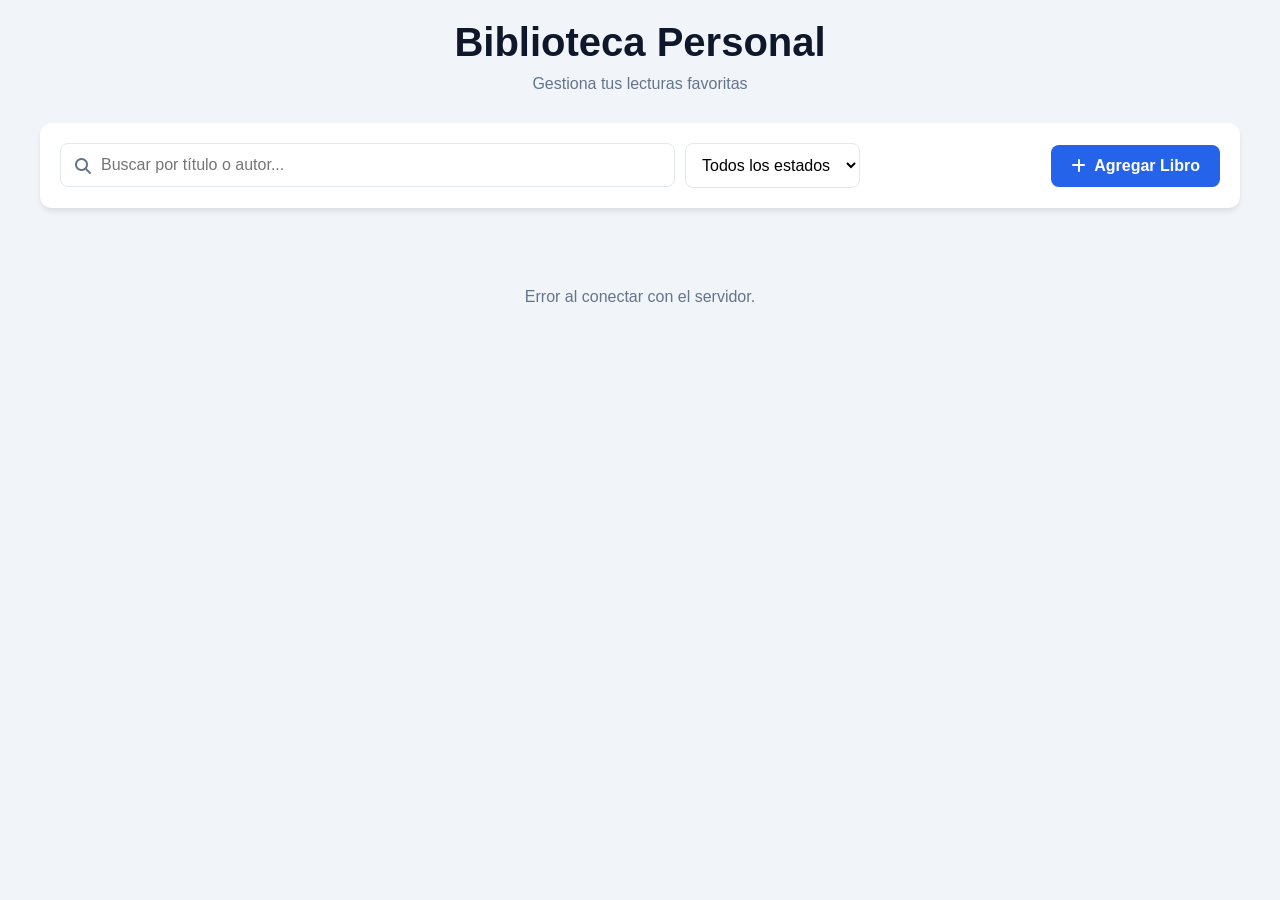
==== Vista/index.html @ af7c78fc "Estructura inicial del proyecto" ====
<!DOCTYPE html>
<html lang="es">
<head>
    <meta charset="UTF-8">
    <meta name="viewport" content="width=device-width, initial-scale=1.0">
    <title>Catálogo de Biblioteca Personal</title>
    <link rel="stylesheet" href="https://cdnjs.cloudflare.com/ajax/libs/font-awesome/6.5.1/css/all.min.css">
    <link rel="stylesheet" href="styles.css">
</head>
<body>

    <div class="container">
        <header>
            <h1>Biblioteca Personal</h1>
            <p style="color: var(--text-muted)">Gestiona tus lecturas favoritas </p>
        </header>

        <div class="controls-panel">
            <div class="search-filters">
                <div class="input-group">
                    <i class="fa-solid fa-magnifying-glass"></i>
                    <input type="text" id="search-input" placeholder="Buscar por título o autor...">
                </div>
                
                <select id="status-filter">
                    <option value="">Todos los estados</option>
                    <option value="leido">Leídos</option>
                    <option value="no-leido">No leídos</option>
                </select>
            </div>

            <button class="btn btn-primary" id="btn-add-book">
                <i class="fa-solid fa-plus"></i> Agregar Libro
            </button>
        </div>

        <main class="books-grid" id="books-container">
            <div class="book-card">
                <div class="book-info">
                    <h3>Cien años de soledad</h3>
                    <p class="author">Gabriel García Márquez</p>
                    <p class="genre">Realismo Mágico</p>
                    <p class="notes">Una obra maestra imprescindible de la literatura hispanoamericana. Gran relectura.</p>
                </div>
                <div>
                    <div class="book-status status-read">
                        <span class="status-badge"></span> Leído
                    </div>
                    <div class="card-actions">
                        <button class="btn btn-secondary"><i class="fa-solid fa-bookmark"></i> Cambiar</button>
                        <button class="btn btn-secondary"><i class="fa-solid fa-pen"></i> Editar</button>
                    </div>
                </div>
            </div>
        </main>
    </div>

    <div class="modal-overlay" id="book-modal">
        <div class="modal-content">
            <div class="modal-header">
                <h2 id="modal-title">Agregar Nuevo Libro</h2>
                <button class="close-modal" id="btn-close-modal">&times;</button>
            </div>
            
            <form id="book-form">
                <input type="hidden" id="book-id">

                <div class="form-group">
                    <label for="form-title">Título *</label>
                    <input type="text" id="form-title" required placeholder="Ej: El Alquimista">
                </div>

                <div class="form-group">
                    <label for="form-author">Autor *</label>
                    <input type="text" id="form-author" required placeholder="Ej: Paulo Coelho">
                </div>

                <div class="form-group">
                    <label for="form-genre">Género *</label>
                    <input type="text" id="form-genre" required placeholder="Ej: Ficción, Filosofía">
                </div>

                <div class="form-group">
                    <label for="form-notes">Notas Personales</label>
                    <textarea id="form-notes" placeholder="Escribe tus reflexiones o apuntes sobre el libro..."></textarea>
                </div>

                <div class="form-group">
                    <label class="form-checkbox">
                        <input type="checkbox" id="form-read">
                        <span>Marcar como leído ya</span>
                    </label>
                </div>

                <div class="modal-footer">
                    <button type="button" class="btn btn-secondary" id="btn-cancel-modal">Cancelar</button>
                    <button type="button" class="btn btn-secondary" id="btn-delete-book" style="display:none; color:var(--danger); background-color:#fee2e2;">
                        <i class="fa-solid fa-trash"></i> Eliminar
                    </button>
                    <button type="submit" class="btn btn-primary" id="btn-save-book">Guardar</button>
                </div>
            </form>
        </div>
    </div>

    <script src="../js/app.js"></script>
</body>
</html>
---- Vista/styles.css ----
:root {
            --bg-color: #f1f5f9;
            --card-bg: #ffffff;
            --text-main: #1e293b;
            --text-muted: #64748b;
            --primary: #2563eb;
            --primary-hover: #1d4ed8;
            --success: #10b981;
            --danger: #ef4444;
            --border: #e2e8f0;
        }

        * {
            box-sizing: border-box;
            margin: 0;
            padding: 0;
            font-family: 'Segoe UI', Tahoma, Geneva, Verdana, sans-serif;
        }

        body {
            background-color: var(--bg-color);
            color: var(--text-main);
            padding: 20px;
        }

        .container {
            max-width: 1200px;
            margin: 0 auto;
        }

        header {
            margin-bottom: 30px;
            text-align: center;
        }

        header h1 {
            font-size: 2.5rem;
            color: #0f172a;
            margin-bottom: 10px;
        }

        /* Panel de Controles (Buscador e Inserción) */
        .controls-panel {
            background-color: var(--card-bg);
            padding: 20px;
            border-radius: 12px;
            box-shadow: 0 4px 6px -1px rgba(0, 0, 0, 0.1);
            display: flex;
            flex-wrap: wrap;
            gap: 15px;
            align-items: center;
            justify-content: space-between;
            margin-bottom: 30px;
        }

        .search-filters {
            display: flex;
            flex-wrap: wrap;
            gap: 10px;
            flex-grow: 1;
            max-width: 800px;
        }

        .input-group {
            position: relative;
            flex-grow: 2;
            min-width: 250px;
        }

        .input-group i {
            position: absolute;
            left: 15px;
            top: 50%;
            transform: translateY(-50%);
            color: var(--text-muted);
        }

        .input-group input {
            width: 100%;
            padding: 12px 12px 12px 40px;
            border: 1px solid var(--border);
            border-radius: 8px;
            font-size: 1rem;
            outline: none;
            transition: border-color 0.2s;
        }

        .input-group input:focus {
            border-color: var(--primary);
        }

        select {
            padding: 12px;
            border: 1px solid var(--border);
            border-radius: 8px;
            background-color: white;
            font-size: 1rem;
            outline: none;
            cursor: pointer;
            min-width: 150px;
        }

        .btn {
            padding: 12px 20px;
            border: none;
            border-radius: 8px;
            font-size: 1rem;
            font-weight: 600;
            cursor: pointer;
            display: inline-flex;
            align-items: center;
            gap: 8px;
            transition: background-color 0.2s, transform 0.1s;
        }

        .btn:active {
            transform: scale(0.98);
        }

        .btn-primary {
            background-color: var(--primary);
            color: white;
        }

        .btn-primary:hover {
            background-color: var(--primary-hover);
        }

        .btn-secondary {
            background-color: #e2e8f0;
            color: var(--text-main);
        }

        .btn-secondary:hover {
            background-color: #cbd5e1;
        }

        /* Grid de Libros */
        .books-grid {
            display: grid;
            grid-template-columns: repeat(auto-fill, minmax(300px, 1fr));
            gap: 25px;
        }

        /* Tarjeta de Libro */
        .book-card {
            background-color: var(--card-bg);
            border-radius: 12px;
            box-shadow: 0 4px 6px -1px rgba(0, 0, 0, 0.05);
            padding: 20px;
            border: 1px solid var(--border);
            display: flex;
            flex-direction: column;
            justify-content: space-between;
            position: relative;
            transition: transform 0.2s;
        }

        .book-card:hover {
            transform: translateY(-4px);
        }

        .book-info h3 {
            font-size: 1.3rem;
            margin-bottom: 8px;
            color: #0f172a;
        }

        .book-info .author {
            font-weight: 500;
            color: var(--text-muted);
            margin-bottom: 6px;
        }

        .book-info .genre {
            display: inline-block;
            background-color: #f1f5f9;
            padding: 4px 10px;
            border-radius: 20px;
            font-size: 0.85rem;
            color: var(--text-muted);
            margin-bottom: 12px;
        }

        .book-info .notes {
            font-size: 0.95rem;
            color: #475569;
            margin-bottom: 15px;
            display: -webkit-box;
            -webkit-box-orient: vertical;
            overflow: hidden;
        }

        .book-status {
            display: flex;
            align-items: center;
            gap: 8px;
            font-size: 0.9rem;
            font-weight: 600;
            margin-bottom: 15px;
        }

        .status-badge {
            width: 10px;
            height: 10px;
            border-radius: 50%;
        }

        .status-read { color: var(--success); }
        .status-read .status-badge { background-color: var(--success); }
        .status-unread { color: var(--danger); }
        .status-unread .status-badge { background-color: var(--danger); }

        .card-actions {
            display: flex;
            gap: 10px;
            border-top: 1px solid var(--border);
            padding-top: 15px;
        }

        .card-actions button {
            flex: 1;
            padding: 8px;
            font-size: 0.9rem;
        }

        /* Modal */
        .modal-overlay {
            position: fixed;
            top: 0;
            left: 0;
            width: 100%;
            height: 100%;
            background-color: rgba(15, 23, 42, 0.6);
            backdrop-filter: blur(4px);
            display: flex;
            align-items: center;
            justify-content: center;
            z-index: 1000;
            opacity: 0;
            pointer-events: none;
            transition: opacity 0.3s ease;
        }

        .modal-overlay.active {
            opacity: 1;
            pointer-events: auto;
        }

        .modal-content {
            background-color: var(--card-bg);
            padding: 30px;
            border-radius: 16px;
            width: 100%;
            max-width: 500px;
            box-shadow: 0 20px 25px -5px rgba(0, 0, 0, 0.1);
            transform: translateY(-20px);
            transition: transform 0.3s ease;
        }

        .modal-overlay.active .modal-content {
            transform: translateY(0);
        }

        .modal-header {
            display: flex;
            justify-content: space-between;
            align-items: center;
            margin-bottom: 20px;
        }

        .modal-header h2 {
            font-size: 1.5rem;
            color: #0f172a;
        }

        .close-modal {
            background: none;
            border: none;
            font-size: 1.5rem;
            cursor: pointer;
            color: var(--text-muted);
        }

        /* Formulario del Modal */
        .form-group {
            margin-bottom: 15px;
        }

        .form-group label {
            display: block;
            margin-bottom: 6px;
            font-weight: 500;
            font-size: 0.95rem;
        }

        .form-group input, .form-group textarea, .form-group select {
            width: 100%;
            padding: 10px;
            border: 1px solid var(--border);
            border-radius: 8px;
            font-size: 1rem;
            outline: none;
        }

        .form-group textarea {
            resize: vertical;
            height: 80px;
        }

        .form-checkbox {
            display: flex;
            align-items: center;
            gap: 10px;
            cursor: pointer;
            margin-top: 10px;
        }

        .form-checkbox input {
            width: auto;
            transform: scale(1.2);
        }

        .modal-footer {
            display: flex;
            justify-content: flex-end;
            gap: 10px;
            margin-top: 25px;
        }

        /* Vista de Estado Vacío */
        .empty-state {
            grid-column: 1 / -1;
            text-align: center;
            padding: 50px;
            color: var(--text-muted);
        }

        .empty-state i {
            font-size: 3rem;
            margin-bottom: 15px;
        }
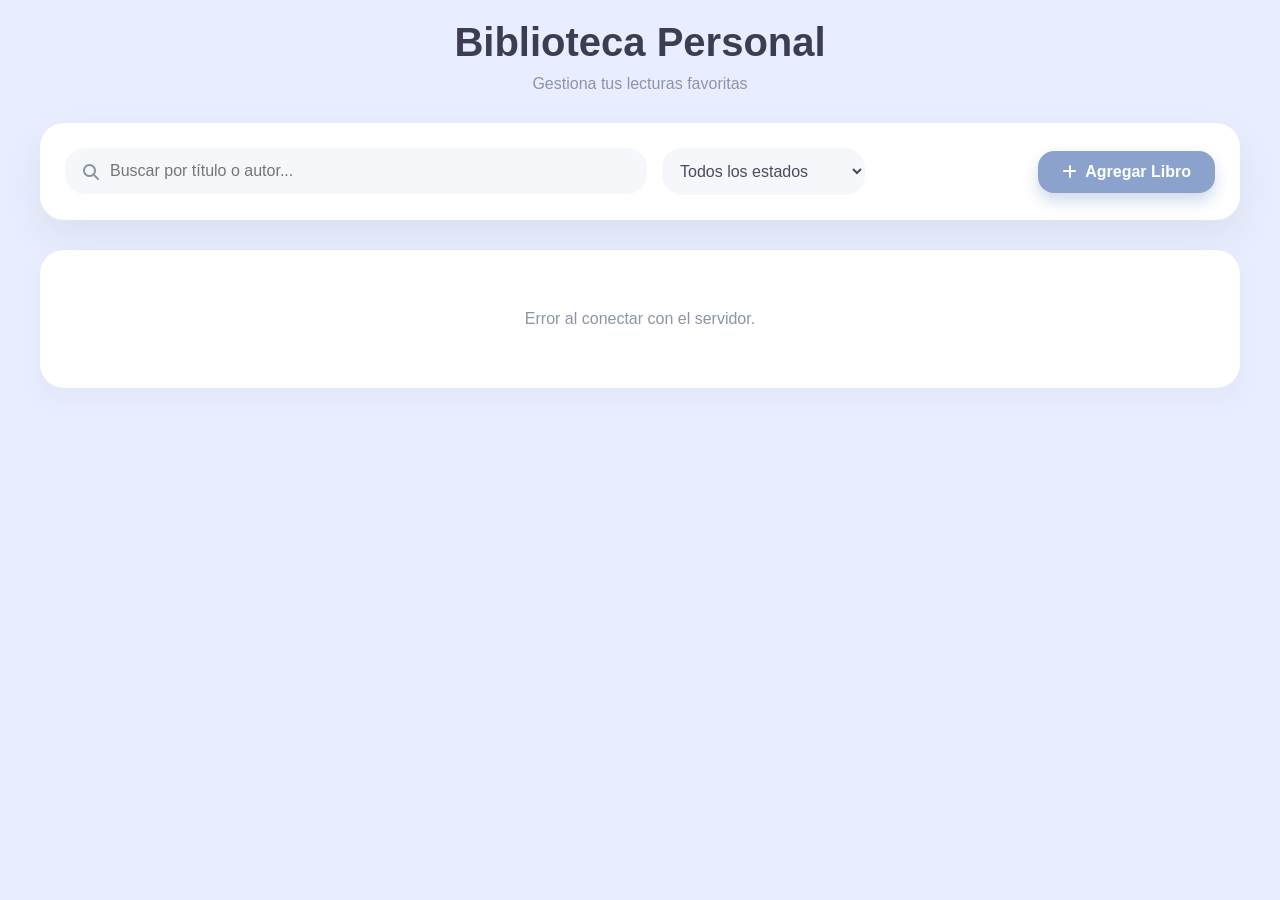
==== commit 8a3c54b1: "comentarios y modificacion de style.css" ====
--- a/Vista/index.html
+++ b/Vista/index.html
@@ -16,53 +16,40 @@
             <p style="color: var(--text-muted)">Gestiona tus lecturas favoritas </p>
         </header>
 
+        <!-- Busqueda de libro, filtrado por libros leidos y opcion para agregar un nuevo libro-->
         <div class="controls-panel">
+            <!-- buscador de libro-->
             <div class="search-filters">
                 <div class="input-group">
                     <i class="fa-solid fa-magnifying-glass"></i>
                     <input type="text" id="search-input" placeholder="Buscar por título o autor...">
                 </div>
-                
+                <!-- filtrado de leidos y no leidos-->
                 <select id="status-filter">
                     <option value="">Todos los estados</option>
                     <option value="leido">Leídos</option>
                     <option value="no-leido">No leídos</option>
                 </select>
             </div>
-
+            <!-- boton agregar nuevo libro-->
             <button class="btn btn-primary" id="btn-add-book">
                 <i class="fa-solid fa-plus"></i> Agregar Libro
             </button>
         </div>
-
+       <!-- contenido principal, la cuadricula de los libros-->
         <main class="books-grid" id="books-container">
-            <div class="book-card">
-                <div class="book-info">
-                    <h3>Cien años de soledad</h3>
-                    <p class="author">Gabriel García Márquez</p>
-                    <p class="genre">Realismo Mágico</p>
-                    <p class="notes">Una obra maestra imprescindible de la literatura hispanoamericana. Gran relectura.</p>
-                </div>
-                <div>
-                    <div class="book-status status-read">
-                        <span class="status-badge"></span> Leído
-                    </div>
-                    <div class="card-actions">
-                        <button class="btn btn-secondary"><i class="fa-solid fa-bookmark"></i> Cambiar</button>
-                        <button class="btn btn-secondary"><i class="fa-solid fa-pen"></i> Editar</button>
-                    </div>
-                </div>
-            </div>
-        </main>
+            </main>
     </div>
-
+    
+    <!-- capa superpuesta que cubre todo el fondo de la pagina al seleccionar "Agregar libro"-->
     <div class="modal-overlay" id="book-modal">
+        <!-- ventanita blanca para agregar el contenido del nuevo libro-->
         <div class="modal-content">
             <div class="modal-header">
                 <h2 id="modal-title">Agregar Nuevo Libro</h2>
                 <button class="close-modal" id="btn-close-modal">&times;</button>
             </div>
-            
+            <!-- Grupo de formulario, es el conjunto de etiqueta + cajita para escribir la info del libro-->
             <form id="book-form">
                 <input type="hidden" id="book-id">
 
@@ -85,14 +72,15 @@
                     <label for="form-notes">Notas Personales</label>
                     <textarea id="form-notes" placeholder="Escribe tus reflexiones o apuntes sobre el libro..."></textarea>
                 </div>
-
+                
+                <!--palomita de verificacion de libro leido-->
                 <div class="form-group">
                     <label class="form-checkbox">
                         <input type="checkbox" id="form-read">
                         <span>Marcar como leído ya</span>
                     </label>
                 </div>
-
+                <!-- pie de la ventanita de agregar libro botones de Guardar/Cancelar o Eliminar si se selecciona "Editar"-->
                 <div class="modal-footer">
                     <button type="button" class="btn btn-secondary" id="btn-cancel-modal">Cancelar</button>
                     <button type="button" class="btn btn-secondary" id="btn-delete-book" style="display:none; color:var(--danger); background-color:#fee2e2;">
--- a/Vista/styles.css
+++ b/Vista/styles.css
@@ -1,13 +1,14 @@
-
-        :root {
-            --bg-color: #f1f5f9;
-            --card-bg: #ffffff;
-            --text-main: #1e293b;
-            --text-muted: #64748b;
-            --primary: #2563eb;
-            --primary-hover: #1d4ed8;
-            --success: #10b981;
-            --danger: #ef4444;
+:root {
+            --bg-color: #e8eefd;      
+            --card-bg: #ffffff;       
+            --text-main: #4a4a5e;   
+            --text-muted: #8b95a5;   
+            
+            /* Colores de interacción  */
+            --primary: #8ba3cc;       /* Azul acero pastel */
+            --primary-hover: #728ab5; /* Un tono más oscuro al pasar el ratón */
+            --success: #6ee7b7;       /* Verde menta pastel para "Leído" */
+            --danger: #fca5a5;        /* Rosa/Rojo pastel para "No leído" */
             --border: #e2e8f0;
         }
 
@@ -36,16 +37,17 @@
 
         header h1 {
             font-size: 2.5rem;
-            color: #0f172a;
+            color: #3c3c52; /* Tono más oscuro de la paleta para resaltar */
             margin-bottom: 10px;
         }
 
         /* Panel de Controles (Buscador e Inserción) */
         .controls-panel {
             background-color: var(--card-bg);
-            padding: 20px;
-            border-radius: 12px;
-            box-shadow: 0 4px 6px -1px rgba(0, 0, 0, 0.1);
+            padding: 25px;
+            border-radius: 24px; /* Esquinas súper redondeadas estilo burbuja */
+            border: none; 
+            box-shadow: 0 15px 35px rgba(160, 170, 195, 0.2); /* Sombra amplia y difuminada */
             display: flex;
             flex-wrap: wrap;
             gap: 15px;
@@ -57,7 +59,7 @@
         .search-filters {
             display: flex;
             flex-wrap: wrap;
-            gap: 10px;
+            gap: 15px;
             flex-grow: 1;
             max-width: 800px;
         }
@@ -70,101 +72,109 @@
 
         .input-group i {
             position: absolute;
-            left: 15px;
+            left: 18px;
             top: 50%;
             transform: translateY(-50%);
             color: var(--text-muted);
         }
 
+        /* Buscador estilo pastilla */
         .input-group input {
             width: 100%;
-            padding: 12px 12px 12px 40px;
-            border: 1px solid var(--border);
-            border-radius: 8px;
+            padding: 14px 14px 14px 45px;
+            border: none;
+            background-color: #f5f7fa; 
+            border-radius: 20px;
             font-size: 1rem;
             outline: none;
-            transition: border-color 0.2s;
+            transition: box-shadow 0.2s, background-color 0.2s;
         }
 
         .input-group input:focus {
-            border-color: var(--primary);
-        }
-
+            background-color: #ffffff;
+            box-shadow: 0 0 0 3px rgba(139, 163, 204, 0.3); /* Resplandor azul pastel al teclear */
+        }
+
+        /* Buscador desplegable*/
         select {
-            padding: 12px;
-            border: 1px solid var(--border);
-            border-radius: 8px;
-            background-color: white;
+            padding: 14px 40px 14px 14px; /* Más espacio a la derecha para la flecha */
+            border: none;
+            background-color: #f5f7fa;
+            border-radius: 20px;
             font-size: 1rem;
+            color: var(--text-main);
             outline: none;
             cursor: pointer;
             min-width: 150px;
         }
 
         .btn {
-            padding: 12px 20px;
-            border: none;
-            border-radius: 8px;
+            padding: 12px 24px;
+            border: none;
+            border-radius: 16px; /* Botones más redonditos */
             font-size: 1rem;
             font-weight: 600;
             cursor: pointer;
             display: inline-flex;
             align-items: center;
             gap: 8px;
-            transition: background-color 0.2s, transform 0.1s;
+            transition: background-color 0.2s, transform 0.1s, box-shadow 0.2s;
         }
 
         .btn:active {
-            transform: scale(0.98);
+            transform: scale(0.96);
         }
 
         .btn-primary {
             background-color: var(--primary);
             color: white;
+            box-shadow: 0 8px 15px rgba(139, 163, 204, 0.4); /* Sombra del color del botón */
         }
 
         .btn-primary:hover {
             background-color: var(--primary-hover);
+            box-shadow: 0 10px 20px rgba(139, 163, 204, 0.5);
         }
 
         .btn-secondary {
+            background-color: #f0f3f8;
+            color: var(--text-main);
+        }
+
+        .btn-secondary:hover {
             background-color: #e2e8f0;
-            color: var(--text-main);
-        }
-
-        .btn-secondary:hover {
-            background-color: #cbd5e1;
         }
 
         /* Grid de Libros */
         .books-grid {
             display: grid;
             grid-template-columns: repeat(auto-fill, minmax(300px, 1fr));
-            gap: 25px;
+            gap: 30px; /* Un poco más de espacio para que respiren las sombras */
         }
 
         /* Tarjeta de Libro */
         .book-card {
             background-color: var(--card-bg);
-            border-radius: 12px;
-            box-shadow: 0 4px 6px -1px rgba(0, 0, 0, 0.05);
-            padding: 20px;
-            border: 1px solid var(--border);
+            border-radius: 24px;
+            border: none; /* Adiós bordes duros */
+            box-shadow: 0 15px 35px rgba(160, 170, 195, 0.15); /* Sombra súper suave y elegante */
+            padding: 25px;
             display: flex;
             flex-direction: column;
             justify-content: space-between;
             position: relative;
-            transition: transform 0.2s;
+            transition: transform 0.3s ease, box-shadow 0.3s ease;
         }
 
         .book-card:hover {
-            transform: translateY(-4px);
+            transform: translateY(-8px); /* Flota más arriba al pasar el mouse */
+            box-shadow: 0 20px 40px rgba(160, 170, 195, 0.25);
         }
 
         .book-info h3 {
             font-size: 1.3rem;
             margin-bottom: 8px;
-            color: #0f172a;
+            color: #3c3c52;
         }
 
         .book-info .author {
@@ -175,8 +185,8 @@
 
         .book-info .genre {
             display: inline-block;
-            background-color: #f1f5f9;
-            padding: 4px 10px;
+            background-color: #f0f3f8;
+            padding: 6px 14px;
             border-radius: 20px;
             font-size: 0.85rem;
             color: var(--text-muted);
@@ -185,7 +195,7 @@
 
         .book-info .notes {
             font-size: 0.95rem;
-            color: #475569;
+            color: #5c667a;
             margin-bottom: 15px;
             display: -webkit-box;
             -webkit-box-orient: vertical;
@@ -202,38 +212,46 @@
         }
 
         .status-badge {
-            width: 10px;
-            height: 10px;
+            width: 12px;
+            height: 12px;
             border-radius: 50%;
         }
 
-        .status-read { color: var(--success); }
-        .status-read .status-badge { background-color: var(--success); }
-        .status-unread { color: var(--danger); }
-        .status-unread .status-badge { background-color: var(--danger); }
+        .status-read { color: #059669; }
+        .status-read .status-badge { 
+            background-color: var(--success); 
+            box-shadow: 0 0 8px var(--success); 
+        }
+        
+        .status-unread { color: #e11d48; }
+        .status-unread .status-badge { 
+            background-color: var(--danger); 
+            box-shadow: 0 0 8px var(--danger); 
+        }
 
         .card-actions {
             display: flex;
-            gap: 10px;
-            border-top: 1px solid var(--border);
-            padding-top: 15px;
+            gap: 12px;
+            border-top: 2.5px dashed #f0f3f8; /* Línea punteada suave en vez de sólida */
+            padding-top: 20px;
         }
 
         .card-actions button {
             flex: 1;
-            padding: 8px;
+            padding: 10px;
             font-size: 0.9rem;
-        }
-
-        /* Modal */
+            border-radius: 12px;
+        }
+
+        /* Modal rediseñado */
         .modal-overlay {
             position: fixed;
             top: 0;
             left: 0;
             width: 100%;
             height: 100%;
-            background-color: rgba(15, 23, 42, 0.6);
-            backdrop-filter: blur(4px);
+            background-color: rgba(60, 60, 82, 0.4);
+            backdrop-filter: blur(6px); /* Cristal esmerilado de fondo */
             display: flex;
             align-items: center;
             justify-content: center;
@@ -250,63 +268,83 @@
 
         .modal-content {
             background-color: var(--card-bg);
-            padding: 30px;
-            border-radius: 16px;
+            padding: 35px;
+            border-radius: 30px; /* Súper burbuja */
             width: 100%;
             max-width: 500px;
-            box-shadow: 0 20px 25px -5px rgba(0, 0, 0, 0.1);
-            transform: translateY(-20px);
-            transition: transform 0.3s ease;
+            box-shadow: 0 25px 50px rgba(0, 0, 0, 0.15);
+            transform: translateY(-20px) scale(0.95);
+            transition: transform 0.3s cubic-bezier(0.175, 0.885, 0.32, 1.275); /* Animación de rebote */
         }
 
         .modal-overlay.active .modal-content {
-            transform: translateY(0);
+            transform: translateY(0) scale(1);
         }
 
         .modal-header {
             display: flex;
             justify-content: space-between;
             align-items: center;
-            margin-bottom: 20px;
+            margin-bottom: 25px;
         }
 
         .modal-header h2 {
             font-size: 1.5rem;
-            color: #0f172a;
+            color: #3c3c52;
         }
 
         .close-modal {
-            background: none;
-            border: none;
-            font-size: 1.5rem;
-            cursor: pointer;
-            color: var(--text-muted);
-        }
-
-        /* Formulario del Modal */
+            background: #f5f7fa;
+            border: none;
+            width: 40px;
+            height: 40px;
+            border-radius: 50%;
+            font-size: 1.2rem;
+            cursor: pointer;
+            color: var(--text-muted);
+            transition: background-color 0.2s, color 0.2s;
+        }
+
+        .close-modal:hover {
+            background: #e2e8f0;
+            color: var(--danger);
+        }
+
+        /* Formulario del Modal  */
         .form-group {
-            margin-bottom: 15px;
+            margin-bottom: 18px;
         }
 
         .form-group label {
             display: block;
-            margin-bottom: 6px;
-            font-weight: 500;
+            margin-bottom: 8px;
+            font-weight: 600;
             font-size: 0.95rem;
+            color: var(--text-main);
+            margin-left: 5px;
         }
 
         .form-group input, .form-group textarea, .form-group select {
             width: 100%;
-            padding: 10px;
-            border: 1px solid var(--border);
-            border-radius: 8px;
+            padding: 14px;
+            border: none;
+            background-color: #f5f7fa;
+            border-radius: 16px;
             font-size: 1rem;
+            color: var(--text-main);
             outline: none;
+            transition: box-shadow 0.2s;
+        }
+
+        .form-group input:focus, .form-group textarea:focus {
+            background-color: #ffffff;
+            box-shadow: 0 0 0 3px rgba(139, 163, 204, 0.3);
         }
 
         .form-group textarea {
             resize: vertical;
-            height: 80px;
+            height: 100px;
+            border-radius: 20px;
         }
 
         .form-checkbox {
@@ -314,31 +352,39 @@
             align-items: center;
             gap: 10px;
             cursor: pointer;
-            margin-top: 10px;
+            margin-top: 15px;
+            padding: 10px 5px;
         }
 
         .form-checkbox input {
-            width: auto;
-            transform: scale(1.2);
+            width: 20px;
+            height: 20px;
+            accent-color: var(--success);
+            cursor: pointer;
         }
 
         .modal-footer {
             display: flex;
             justify-content: flex-end;
-            gap: 10px;
-            margin-top: 25px;
+            gap: 12px;
+            margin-top: 30px;
         }
 
         /* Vista de Estado Vacío */
         .empty-state {
             grid-column: 1 / -1;
             text-align: center;
-            padding: 50px;
-            color: var(--text-muted);
+            padding: 60px;
+            color: var(--text-muted);
+            background-color: var(--card-bg);
+            border-radius: 24px;
+            box-shadow: 0 10px 25px rgba(160, 170, 195, 0.1);
         }
 
         .empty-state i {
-            font-size: 3rem;
-            margin-bottom: 15px;
-        }
-
+            font-size: 4rem;
+            margin-bottom: 20px;
+            color: var(--primary);
+            opacity: 0.5;
+        }
+
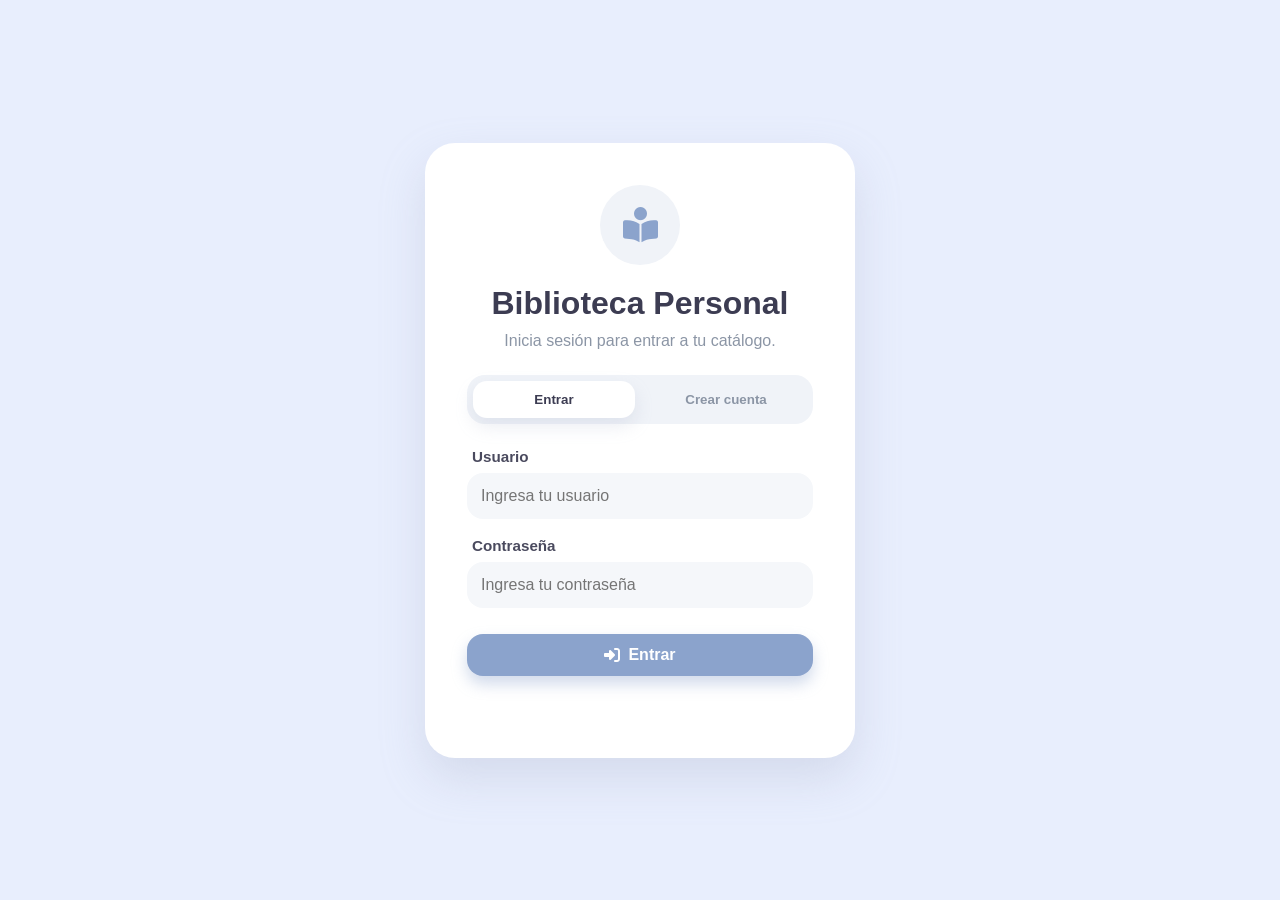
==== commit f5a38259: "inclusión de un login" ====
--- a/Vista/index.html
+++ b/Vista/index.html
@@ -11,9 +11,18 @@
 <body>
 
     <div class="container">
-        <header>
-            <h1>Biblioteca Personal</h1>
-            <p style="color: var(--text-muted)">Gestiona tus lecturas favoritas </p>
+        <header class="main-header">
+            <div>
+                <h1>Biblioteca Personal</h1>
+                <p style="color: var(--text-muted)">Gestiona tus lecturas favoritas </p>
+            </div>
+
+            <div class="session-actions">
+                <span id="session-user">Usuario</span>
+                <button class="btn btn-secondary" id="btn-logout">
+                    <i class="fa-solid fa-right-from-bracket"></i> Cerrar sesión
+                </button>
+            </div>
         </header>
 
         <!-- Busqueda de libro, filtrado por libros leidos y opcion para agregar un nuevo libro-->
--- a/Vista/styles.css
+++ b/Vista/styles.css
@@ -388,3 +388,145 @@
             opacity: 0.5;
         }
 
+/* Encabezado con usuario y cierre de sesión */
+.main-header {
+    display: flex;
+    align-items: center;
+    justify-content: space-between;
+    gap: 20px;
+    text-align: left;
+}
+
+.session-actions {
+    display: flex;
+    align-items: center;
+    gap: 15px;
+    background-color: var(--card-bg);
+    padding: 12px 16px;
+    border-radius: 20px;
+    box-shadow: 0 10px 25px rgba(160, 170, 195, 0.16);
+}
+
+#session-user {
+    color: var(--text-muted);
+    font-weight: 600;
+}
+
+/* Login */
+.login-page {
+    padding: 0;
+}
+
+.login-container {
+    min-height: 100vh;
+    display: flex;
+    justify-content: center;
+    align-items: center;
+    padding: 20px;
+}
+
+.login-card {
+    background-color: var(--card-bg);
+    padding: 42px;
+    border-radius: 30px;
+    box-shadow: 0 20px 45px rgba(160, 170, 195, 0.28);
+    width: 100%;
+    max-width: 430px;
+    text-align: center;
+}
+
+.login-icon {
+    width: 80px;
+    height: 80px;
+    border-radius: 50%;
+    background-color: #f0f3f8;
+    color: var(--primary);
+    display: flex;
+    justify-content: center;
+    align-items: center;
+    font-size: 2.2rem;
+    margin: 0 auto 20px;
+}
+
+.login-card h1 {
+    color: #3c3c52;
+    margin-bottom: 10px;
+}
+
+.login-card p {
+    color: var(--text-muted);
+    margin-bottom: 25px;
+}
+
+.login-card .form-group {
+    text-align: left;
+}
+
+.btn-login {
+    width: 100%;
+    justify-content: center;
+    margin-top: 8px;
+}
+
+.login-error {
+    color: #e11d48 !important;
+    min-height: 24px;
+    margin-top: 16px !important;
+    margin-bottom: 0 !important;
+    font-weight: 600;
+}
+
+@media (max-width: 720px) {
+    .main-header {
+        flex-direction: column;
+        text-align: center;
+    }
+
+    .session-actions {
+        flex-direction: column;
+        width: 100%;
+    }
+
+    .session-actions .btn {
+        width: 100%;
+        justify-content: center;
+    }
+}
+
+
+
+/* Tabs del login / registro */
+.auth-tabs {
+    display: grid;
+    grid-template-columns: 1fr 1fr;
+    gap: 10px;
+    background-color: #f0f3f8;
+    padding: 6px;
+    border-radius: 18px;
+    margin-bottom: 24px;
+}
+
+.auth-tab {
+    border: none;
+    border-radius: 14px;
+    padding: 11px 10px;
+    background-color: transparent;
+    color: var(--text-muted);
+    font-weight: 700;
+    cursor: pointer;
+    transition: background-color 0.2s, color 0.2s, box-shadow 0.2s;
+}
+
+.auth-tab.active {
+    background-color: #ffffff;
+    color: #3c3c52;
+    box-shadow: 0 8px 18px rgba(160, 170, 195, 0.22);
+}
+
+.login-success {
+    color: #059669 !important;
+    min-height: 24px;
+    margin-top: 16px !important;
+    margin-bottom: 0 !important;
+    font-weight: 600;
+}
